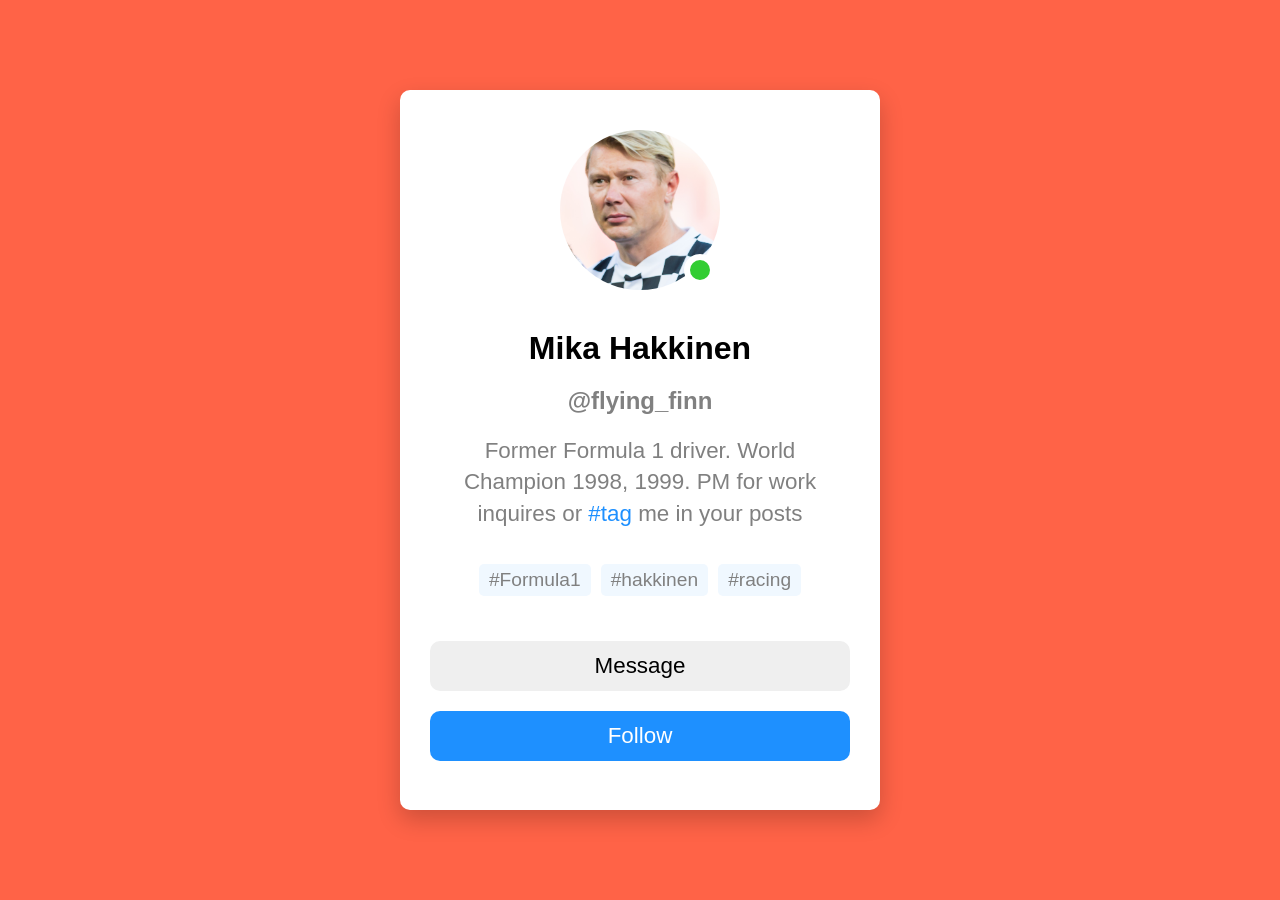
==== cas4-domasna/index.html @ b43303ea "Domasna 4 cas" ====
<!DOCTYPE html>
<html lang="en">
<head>
    <link rel="stylesheet" href="styles.css">
    <meta charset="UTF-8">
    <meta http-equiv="X-UA-Compatible" content="IE=edge">
    <meta name="viewport" content="width=device-width, initial-scale=1.0">
    <title>Profile page</title>
</head>
<body>
    <div class="wraper flex-row">
        <div class="container">
            <div class="profile-picture flex-row">
                <img src="mhakkinen.jpg">
                <div class="online-status"></div>
            </div>
            <div class="profile-data flex-column">
                <h1 class="text">Mika Hakkinen</h1>
                <h2 class="text">@flying_finn</h2>
                <p class="text">Former Formula 1 driver. World Champion 1998, 1999. PM for work inquires or <span style="color:#1E90FF">#tag</span> me in your posts </p>
            </div>
            <div class="hashtags flex-row">
                <div class="hash-box">#Formula1</div>
                <div class="hash-box">#hakkinen</div>
                <div class="hash-box">#racing</div>
            </div>
            <div class="button-container">
                <div>
                    <button>Message</button>
                    <button class="button-follow">Follow</button>
                </div>
            </div>
        </div>
    </div>
</body>
</html>
---- cas4-domasna/styles.css ----
body{
    margin:0;
    padding:0;
    font-family:Arial, Helvetica, sans-serif;
    background-color: tomato;
}
.flex-row{
    display: flex;
    align-items: center;
    justify-content: center;
    flex-direction: row;  
}
.flex-column{
    display: flex;
    align-items: center;
    justify-content: center;
    flex-direction: column;  
}
.wraper{   
    padding: 0;
    margin: 0;
    height: 100vh;
}

.container{
    width: 460px;
    height: 700px;
    padding:10px;
    background-color: white;
    margin:1em;
    box-shadow: rgba(0, 0, 0, 0.2) 0px 9.6px 23.04px 0px;
    border-radius: 10px;
}
img{
    width: 160px;
    height: 160px;
    object-fit: cover;
    display: block;
    border-radius: 100%;
    position: absolute;
}
.online-status{
    width:20px;
    height:20px;
    border-radius: 100%;
    background-color: limegreen;
    border-color: white;
    border-style: solid;
    border-width: 6px;
    position:relative;
    bottom:-60px;
    right:-60px;
}
.profile-picture{
    align-items: center;
    height:220px;
}
.profile-data{
    padding-left: 20px;
    padding-right: 20px;
}

.text{
    margin: 0;
    padding: 10px;
    text-align: center;
}
h2, p{
    color:grey;
}

p{
    font-size: 1.4rem;
    line-height: 1.4;
}
.hashtags{
    margin-top:20px;
    margin-bottom: 40px;
    font-size: 1.2rem;

}
.hash-box{
    margin:5px;
    padding-left: 10px;
    padding-right: 10px;
    padding-top:5px;
    padding-bottom :5px;
    background-color: #F0F8FF;
    border-radius:5px;
    color:grey;
}
.button-container{
    padding-left: 20px;
    padding-right:20px;
}
button{
    width:100%;
    height:50px;
    margin-bottom:20px;
    border:none;
    font-size: 1.4rem;
    border-radius: 10px;
}

button:hover{
    background-color: tomato;
    color:white;
}
.button-follow{
    background-color: #1E90FF; 
    color: white
}
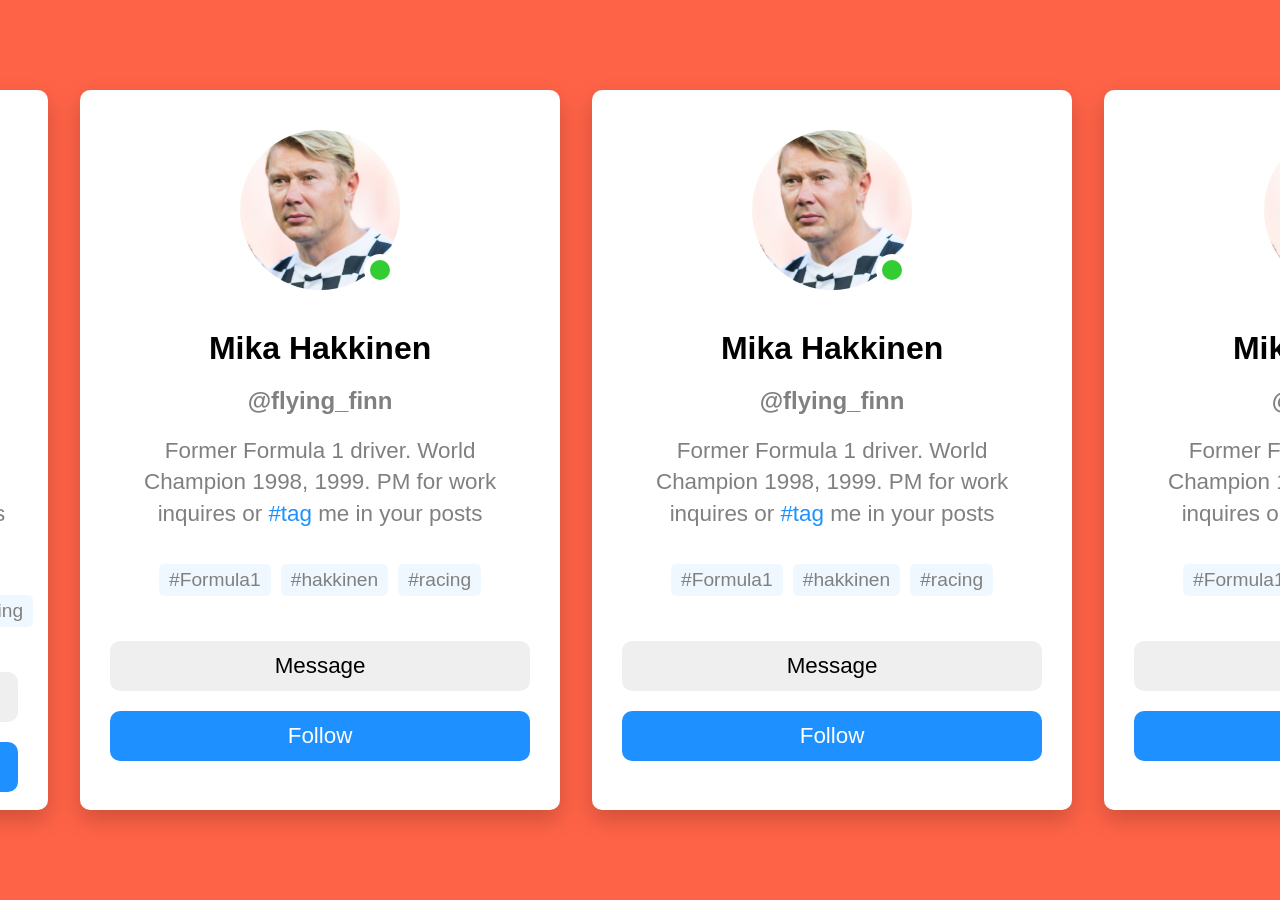
==== commit b81fa1ce: "Add files via upload" ====
--- a/cas4-domasna/index.html
+++ b/cas4-domasna/index.html
@@ -31,6 +31,75 @@
                 </div>
             </div>
         </div>
+        <div class="wraper flex-row">
+        <div class="container">
+            <div class="profile-picture flex-row">
+                <img src="mhakkinen.jpg">
+                <div class="online-status"></div>
+            </div>
+            <div class="profile-data flex-column">
+                <h1 class="text">Mika Hakkinen</h1>
+                <h2 class="text">@flying_finn</h2>
+                <p class="text">Former Formula 1 driver. World Champion 1998, 1999. PM for work inquires or <span style="color:#1E90FF">#tag</span> me in your posts </p>
+            </div>
+            <div class="hashtags flex-row">
+                <div class="hash-box">#Formula1</div>
+                <div class="hash-box">#hakkinen</div>
+                <div class="hash-box">#racing</div>
+            </div>
+            <div class="button-container">
+                <div>
+                    <button>Message</button>
+                    <button class="button-follow">Follow</button>
+                </div>
+            </div>
+        </div>
+        <div class="wraper flex-row">
+        <div class="container">
+            <div class="profile-picture flex-row">
+                <img src="mhakkinen.jpg">
+                <div class="online-status"></div>
+            </div>
+            <div class="profile-data flex-column">
+                <h1 class="text">Mika Hakkinen</h1>
+                <h2 class="text">@flying_finn</h2>
+                <p class="text">Former Formula 1 driver. World Champion 1998, 1999. PM for work inquires or <span style="color:#1E90FF">#tag</span> me in your posts </p>
+            </div>
+            <div class="hashtags flex-row">
+                <div class="hash-box">#Formula1</div>
+                <div class="hash-box">#hakkinen</div>
+                <div class="hash-box">#racing</div>
+            </div>
+            <div class="button-container">
+                <div>
+                    <button>Message</button>
+                    <button class="button-follow">Follow</button>
+                </div>
+            </div>
+        </div>
+        <div class="wraper flex-row">
+        <div class="container">
+            <div class="profile-picture flex-row">
+                <img src="mhakkinen.jpg">
+                <div class="online-status"></div>
+            </div>
+            <div class="profile-data flex-column">
+                <h1 class="text">Mika Hakkinen</h1>
+                <h2 class="text">@flying_finn</h2>
+                <p class="text">Former Formula 1 driver. World Champion 1998, 1999. PM for work inquires or <span style="color:#1E90FF">#tag</span> me in your posts </p>
+            </div>
+            <div class="hashtags flex-row">
+                <div class="hash-box">#Formula1</div>
+                <div class="hash-box">#hakkinen</div>
+                <div class="hash-box">#racing</div>
+            </div>
+            <div class="button-container">
+                <div>
+                    <button>Message</button>
+                    <button class="button-follow">Follow</button>
+                </div>
+            </div>
+        </div>
     </div>
 </body>
 </html>
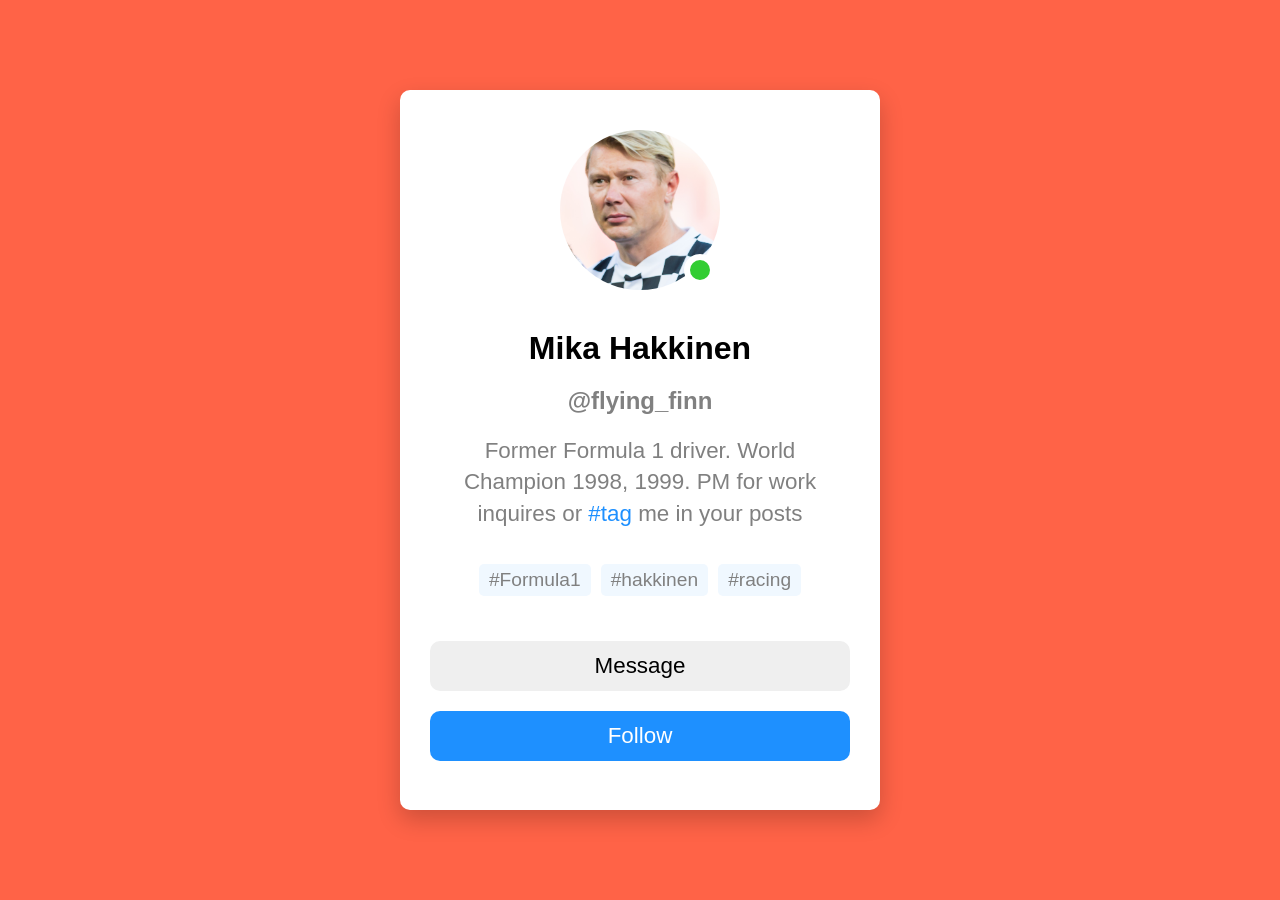
==== commit 1072918d: "Dodadeni fajlovite od domasna za cas 4. Dve User Profile cards." ====
--- a/cas4-domasna/index.html
+++ b/cas4-domasna/index.html
@@ -30,76 +30,7 @@
                     <button class="button-follow">Follow</button>
                 </div>
             </div>
-        </div>
-        <div class="wraper flex-row">
-        <div class="container">
-            <div class="profile-picture flex-row">
-                <img src="mhakkinen.jpg">
-                <div class="online-status"></div>
-            </div>
-            <div class="profile-data flex-column">
-                <h1 class="text">Mika Hakkinen</h1>
-                <h2 class="text">@flying_finn</h2>
-                <p class="text">Former Formula 1 driver. World Champion 1998, 1999. PM for work inquires or <span style="color:#1E90FF">#tag</span> me in your posts </p>
-            </div>
-            <div class="hashtags flex-row">
-                <div class="hash-box">#Formula1</div>
-                <div class="hash-box">#hakkinen</div>
-                <div class="hash-box">#racing</div>
-            </div>
-            <div class="button-container">
-                <div>
-                    <button>Message</button>
-                    <button class="button-follow">Follow</button>
-                </div>
-            </div>
-        </div>
-        <div class="wraper flex-row">
-        <div class="container">
-            <div class="profile-picture flex-row">
-                <img src="mhakkinen.jpg">
-                <div class="online-status"></div>
-            </div>
-            <div class="profile-data flex-column">
-                <h1 class="text">Mika Hakkinen</h1>
-                <h2 class="text">@flying_finn</h2>
-                <p class="text">Former Formula 1 driver. World Champion 1998, 1999. PM for work inquires or <span style="color:#1E90FF">#tag</span> me in your posts </p>
-            </div>
-            <div class="hashtags flex-row">
-                <div class="hash-box">#Formula1</div>
-                <div class="hash-box">#hakkinen</div>
-                <div class="hash-box">#racing</div>
-            </div>
-            <div class="button-container">
-                <div>
-                    <button>Message</button>
-                    <button class="button-follow">Follow</button>
-                </div>
-            </div>
-        </div>
-        <div class="wraper flex-row">
-        <div class="container">
-            <div class="profile-picture flex-row">
-                <img src="mhakkinen.jpg">
-                <div class="online-status"></div>
-            </div>
-            <div class="profile-data flex-column">
-                <h1 class="text">Mika Hakkinen</h1>
-                <h2 class="text">@flying_finn</h2>
-                <p class="text">Former Formula 1 driver. World Champion 1998, 1999. PM for work inquires or <span style="color:#1E90FF">#tag</span> me in your posts </p>
-            </div>
-            <div class="hashtags flex-row">
-                <div class="hash-box">#Formula1</div>
-                <div class="hash-box">#hakkinen</div>
-                <div class="hash-box">#racing</div>
-            </div>
-            <div class="button-container">
-                <div>
-                    <button>Message</button>
-                    <button class="button-follow">Follow</button>
-                </div>
-            </div>
-        </div>
+        </div>        
     </div>
 </body>
 </html>
--- a/cas4-domasna/styles.css
+++ b/cas4-domasna/styles.css
@@ -8,7 +8,8 @@
     display: flex;
     align-items: center;
     justify-content: center;
-    flex-direction: row;  
+    flex-direction: row;
+    flex-wrap: wrap;  
 }
 .flex-column{
     display: flex;
@@ -38,6 +39,12 @@
     display: block;
     border-radius: 100%;
     position: absolute;
+}
+img:hover{
+    height: 160px;   
+    object-fit: cover;
+    border-radius: 5%;
+    box-shadow: rgba(0, 0, 0, 0.2) 0px 9.6px 23.04px 0px;
 }
 .online-status{
     width:20px;
@@ -77,8 +84,8 @@
     margin-top:20px;
     margin-bottom: 40px;
     font-size: 1.2rem;
+}
 
-}
 .hash-box{
     margin:5px;
     padding-left: 10px;
@@ -88,6 +95,11 @@
     background-color: #F0F8FF;
     border-radius:5px;
     color:grey;
+}
+
+.hash-box:hover{
+    background-color: #1E90FF;
+    color: white;
 }
 .button-container{
     padding-left: 20px;
